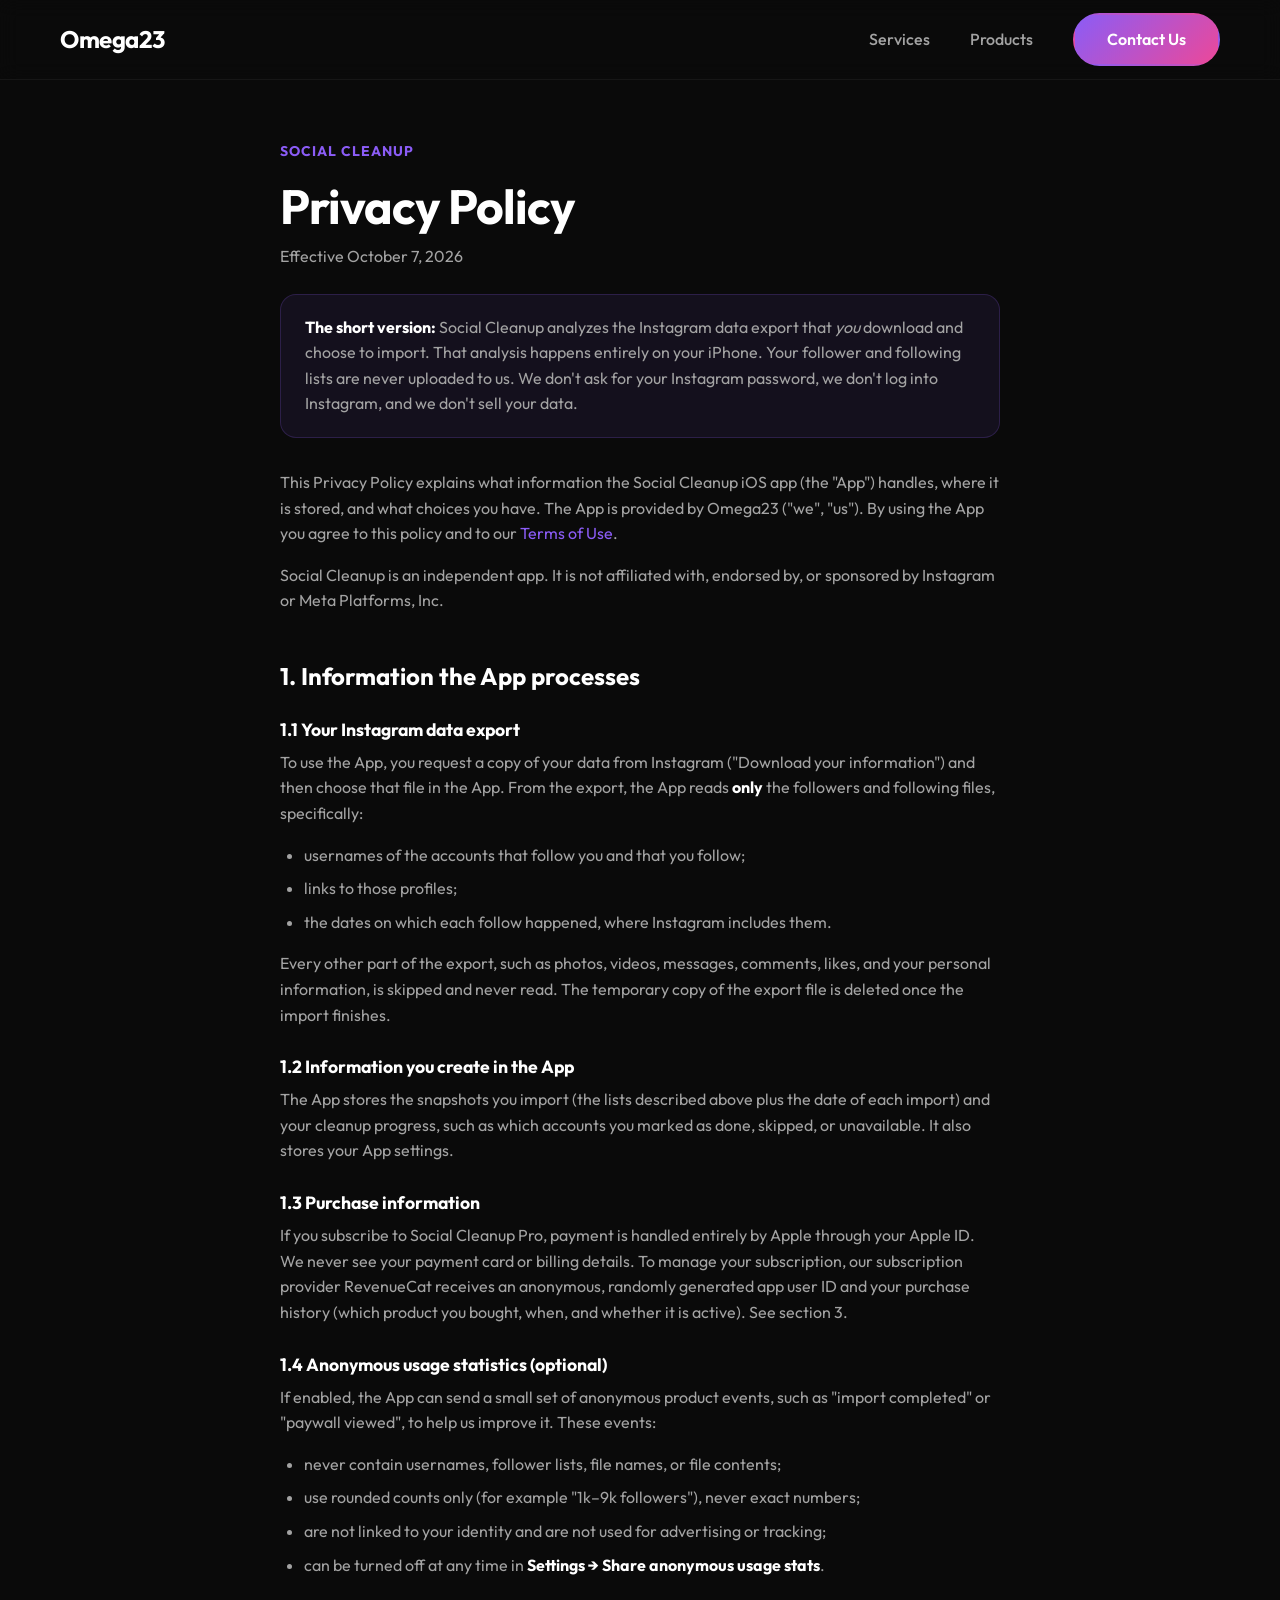
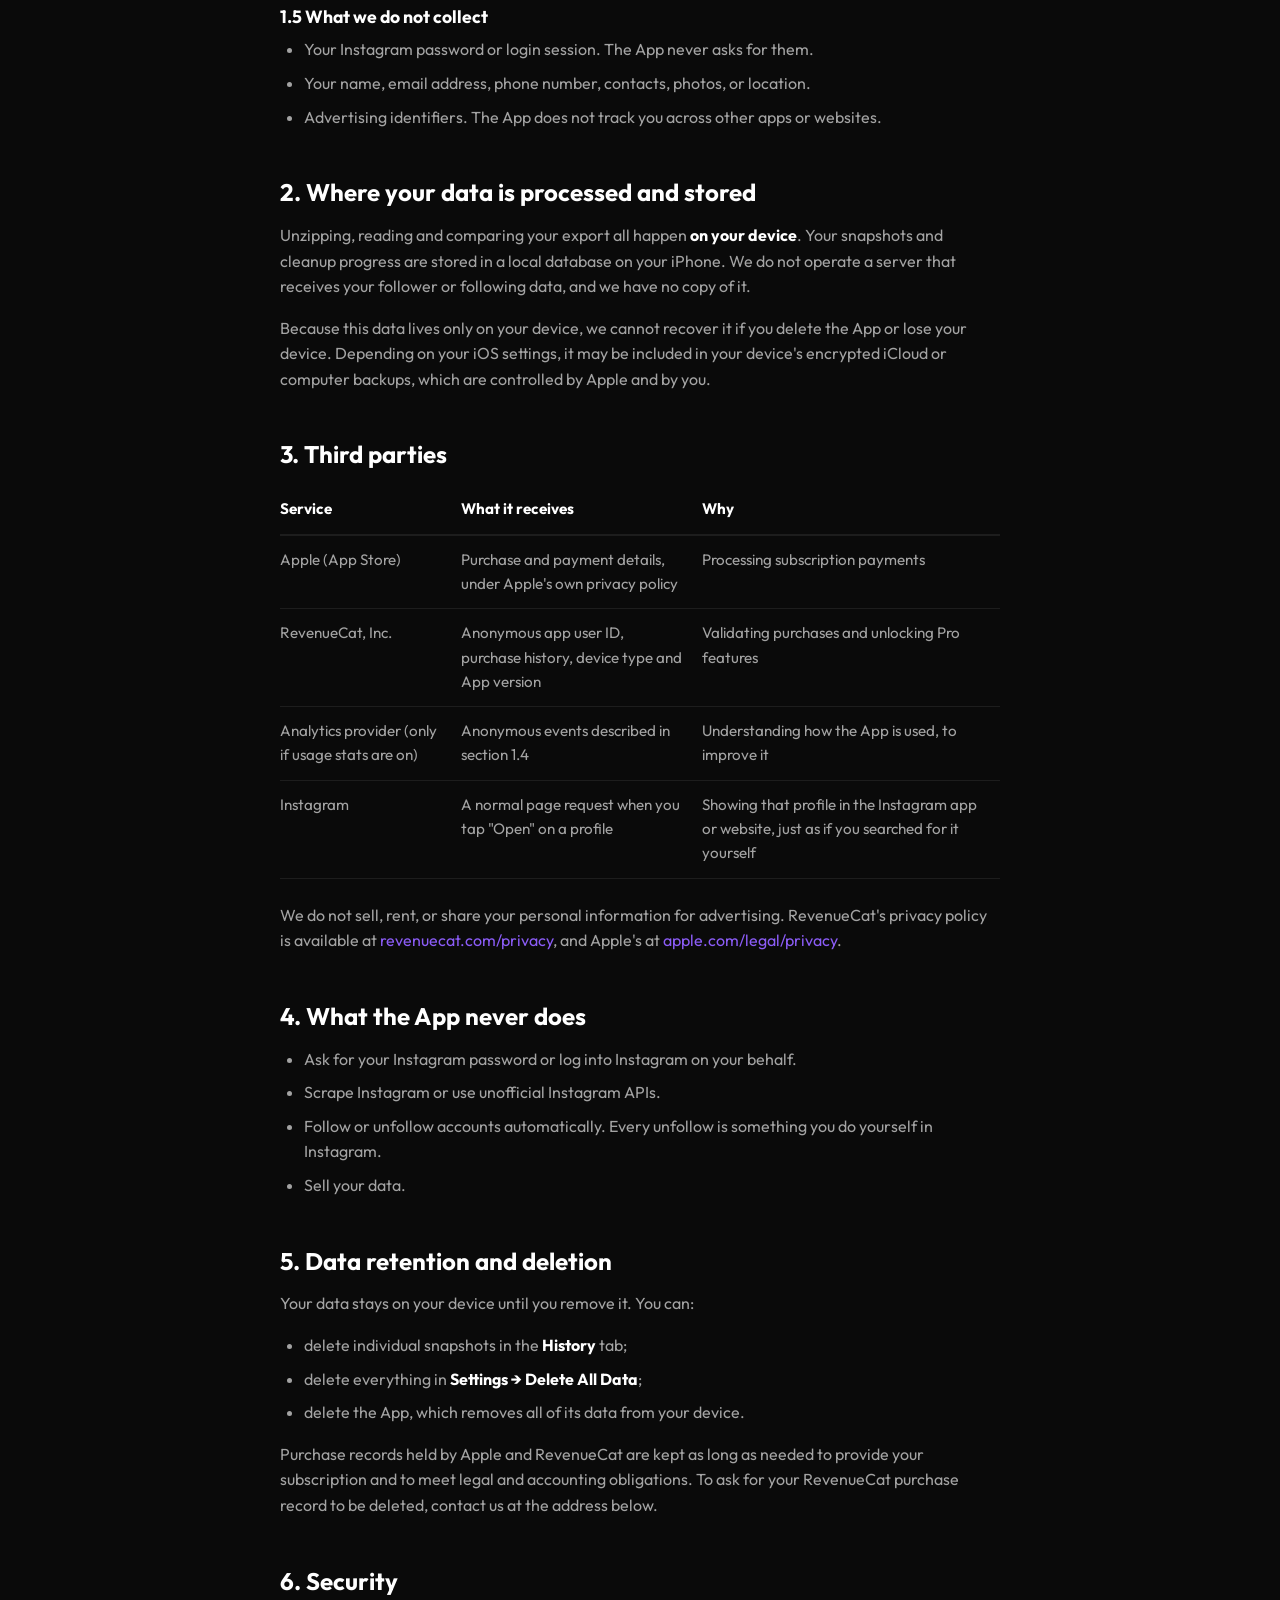
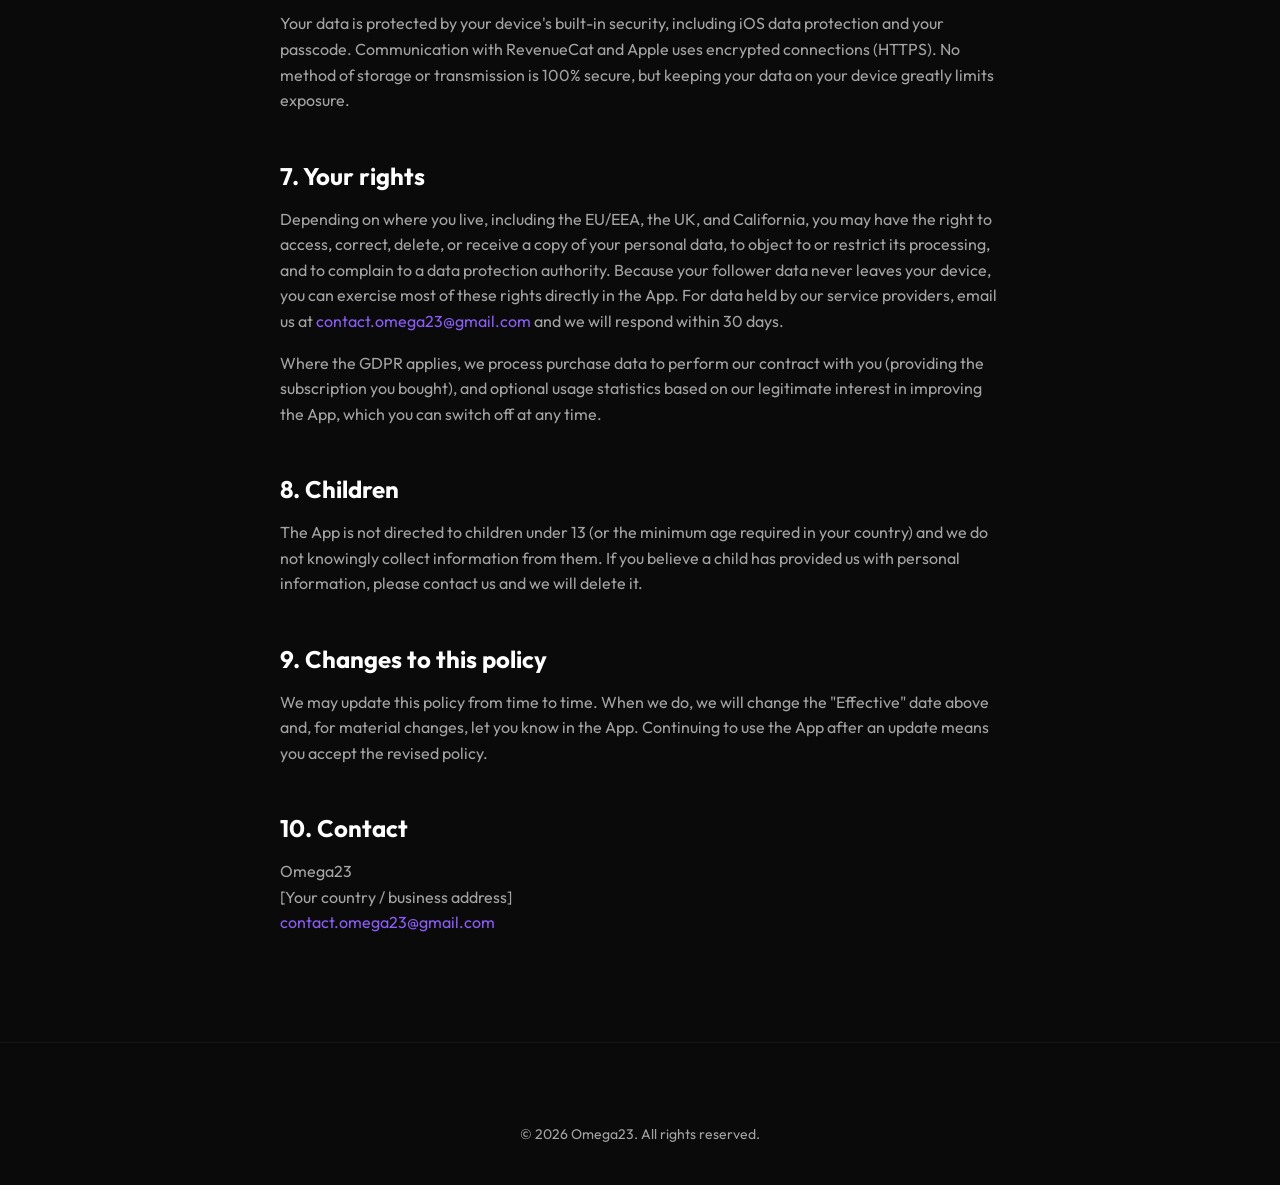
==== legal/socialclean/privacy/index.html @ 7dcf6c0c "legal" ====
<!DOCTYPE html>
<html lang="en">

<head>
    <meta charset="UTF-8">
    <meta name="viewport" content="width=device-width, initial-scale=1.0">
    <title>Privacy Policy | Social Cleanup | Omega23</title>
    <meta name="description" content="Privacy Policy for the Social Cleanup iOS app by Omega23.">
    <link rel="preconnect" href="https://fonts.googleapis.com">
    <link rel="preconnect" href="https://fonts.gstatic.com" crossorigin>
    <link href="https://fonts.googleapis.com/css2?family=Outfit:wght@300;400;600;700&display=swap" rel="stylesheet">
    <link rel="stylesheet" href="/style.css">
</head>

<body>
    <nav class="navbar">
        <div class="container nav-container">
            <a href="/" class="logo">Omega23</a>
            <ul class="nav-links">
                <li><a href="/#services">Services</a></li>
                <li><a href="/#products">Products</a></li>
                <li><a href="/#contact" class="btn-primary">Contact Us</a></li>
            </ul>
            <div class="hamburger">
                <span></span>
                <span></span>
                <span></span>
            </div>
        </div>
    </nav>

    <main class="legal">
        <p class="legal-eyebrow">Social Cleanup</p>
        <h1>Privacy Policy</h1>
        <p class="legal-meta">Effective October 7, 2026</p>

        <div class="legal-callout">
            <strong>The short version:</strong> Social Cleanup analyzes the Instagram data export that <em>you</em>
            download and choose to import. That analysis happens entirely on your iPhone. Your follower and following
            lists are never uploaded to us. We don&apos;t ask for your Instagram password, we don&apos;t log into
            Instagram, and we don&apos;t sell your data.
        </div>

        <p>
            This Privacy Policy explains what information the Social Cleanup iOS app (the &quot;App&quot;) handles, where
            it is stored, and what choices you have. The App is provided by Omega23 (&quot;we&quot;, &quot;us&quot;). By
            using the App you agree to this policy and to our <a href="/legal/socialclean/terms">Terms of Use</a>.
        </p>
        <p>
            Social Cleanup is an independent app. It is not affiliated with, endorsed by, or sponsored by Instagram or
            Meta Platforms, Inc.
        </p>

        <h2>1. Information the App processes</h2>

        <h3>1.1 Your Instagram data export</h3>
        <p>
            To use the App, you request a copy of your data from Instagram (&quot;Download your information&quot;) and
            then choose that file in the App. From the export, the App reads <strong>only</strong> the followers and
            following files, specifically:
        </p>
        <ul>
            <li>usernames of the accounts that follow you and that you follow;</li>
            <li>links to those profiles;</li>
            <li>the dates on which each follow happened, where Instagram includes them.</li>
        </ul>
        <p>
            Every other part of the export, such as photos, videos, messages, comments, likes, and your personal
            information, is skipped and never read. The temporary copy of the export file is deleted once the import
            finishes.
        </p>

        <h3>1.2 Information you create in the App</h3>
        <p>
            The App stores the snapshots you import (the lists described above plus the date of each import) and your
            cleanup progress, such as which accounts you marked as done, skipped, or unavailable. It also stores your App
            settings.
        </p>

        <h3>1.3 Purchase information</h3>
        <p>
            If you subscribe to Social Cleanup Pro, payment is handled entirely by Apple through your Apple ID. We never
            see your payment card or billing details. To manage your subscription, our subscription provider RevenueCat
            receives an anonymous, randomly generated app user ID and your purchase history (which product you bought,
            when, and whether it is active). See section 3.
        </p>

        <h3>1.4 Anonymous usage statistics (optional)</h3>
        <p>
            If enabled, the App can send a small set of anonymous product events, such as &quot;import completed&quot; or
            &quot;paywall viewed&quot;, to help us improve it. These events:
        </p>
        <ul>
            <li>never contain usernames, follower lists, file names, or file contents;</li>
            <li>use rounded counts only (for example &quot;1k–9k followers&quot;), never exact numbers;</li>
            <li>are not linked to your identity and are not used for advertising or tracking;</li>
            <li>can be turned off at any time in <strong>Settings → Share anonymous usage stats</strong>.</li>
        </ul>

        <h3>1.5 What we do not collect</h3>
        <ul>
            <li>Your Instagram password or login session. The App never asks for them.</li>
            <li>Your name, email address, phone number, contacts, photos, or location.</li>
            <li>Advertising identifiers. The App does not track you across other apps or websites.</li>
        </ul>

        <h2>2. Where your data is processed and stored</h2>
        <p>
            Unzipping, reading and comparing your export all happen <strong>on your device</strong>. Your snapshots and
            cleanup progress are stored in a local database on your iPhone. We do not operate a server that receives your
            follower or following data, and we have no copy of it.
        </p>
        <p>
            Because this data lives only on your device, we cannot recover it if you delete the App or lose your device.
            Depending on your iOS settings, it may be included in your device&apos;s encrypted iCloud or computer
            backups, which are controlled by Apple and by you.
        </p>

        <h2>3. Third parties</h2>
        <div class="legal-table-wrap">
            <table>
                <thead>
                    <tr>
                        <th>Service</th>
                        <th>What it receives</th>
                        <th>Why</th>
                    </tr>
                </thead>
                <tbody>
                    <tr>
                        <td>Apple (App Store)</td>
                        <td>Purchase and payment details, under Apple&apos;s own privacy policy</td>
                        <td>Processing subscription payments</td>
                    </tr>
                    <tr>
                        <td>RevenueCat, Inc.</td>
                        <td>Anonymous app user ID, purchase history, device type and App version</td>
                        <td>Validating purchases and unlocking Pro features</td>
                    </tr>
                    <tr>
                        <td>Analytics provider (only if usage stats are on)</td>
                        <td>Anonymous events described in section 1.4</td>
                        <td>Understanding how the App is used, to improve it</td>
                    </tr>
                    <tr>
                        <td>Instagram</td>
                        <td>A normal page request when you tap &quot;Open&quot; on a profile</td>
                        <td>Showing that profile in the Instagram app or website, just as if you searched for it
                            yourself</td>
                    </tr>
                </tbody>
            </table>
        </div>
        <p>
            We do not sell, rent, or share your personal information for advertising. RevenueCat&apos;s privacy policy
            is available at <a href="https://www.revenuecat.com/privacy">revenuecat.com/privacy</a>, and Apple&apos;s
            at <a href="https://www.apple.com/legal/privacy/">apple.com/legal/privacy</a>.
        </p>

        <h2>4. What the App never does</h2>
        <ul>
            <li>Ask for your Instagram password or log into Instagram on your behalf.</li>
            <li>Scrape Instagram or use unofficial Instagram APIs.</li>
            <li>Follow or unfollow accounts automatically. Every unfollow is something you do yourself in Instagram.</li>
            <li>Sell your data.</li>
        </ul>

        <h2>5. Data retention and deletion</h2>
        <p>Your data stays on your device until you remove it. You can:</p>
        <ul>
            <li>delete individual snapshots in the <strong>History</strong> tab;</li>
            <li>delete everything in <strong>Settings → Delete All Data</strong>;</li>
            <li>delete the App, which removes all of its data from your device.</li>
        </ul>
        <p>
            Purchase records held by Apple and RevenueCat are kept as long as needed to provide your subscription and to
            meet legal and accounting obligations. To ask for your RevenueCat purchase record to be deleted, contact us
            at the address below.
        </p>

        <h2>6. Security</h2>
        <p>
            Your data is protected by your device&apos;s built-in security, including iOS data protection and your
            passcode. Communication with RevenueCat and Apple uses encrypted connections (HTTPS). No method of storage or
            transmission is 100% secure, but keeping your data on your device greatly limits exposure.
        </p>

        <h2>7. Your rights</h2>
        <p>
            Depending on where you live, including the EU/EEA, the UK, and California, you may have the right to access,
            correct, delete, or receive a copy of your personal data, to object to or restrict its processing, and to
            complain to a data protection authority. Because your follower data never leaves your device, you can
            exercise most of these rights directly in the App. For data held by our service providers, email us at
            <a href="mailto:contact.omega23@gmail.com">contact.omega23@gmail.com</a> and we will respond within 30 days.
        </p>
        <p>
            Where the GDPR applies, we process purchase data to perform our contract with you (providing the subscription
            you bought), and optional usage statistics based on our legitimate interest in improving the App, which you
            can switch off at any time.
        </p>

        <h2>8. Children</h2>
        <p>
            The App is not directed to children under 13 (or the minimum age required in your country) and we do not
            knowingly collect information from them. If you believe a child has provided us with personal information,
            please contact us and we will delete it.
        </p>

        <h2>9. Changes to this policy</h2>
        <p>
            We may update this policy from time to time. When we do, we will change the &quot;Effective&quot; date above
            and, for material changes, let you know in the App. Continuing to use the App after an update means you
            accept the revised policy.
        </p>

        <h2>10. Contact</h2>
        <p>
            Omega23
            <br>
            [Your country / business address]
            <br>
            <a href="mailto:contact.omega23@gmail.com">contact.omega23@gmail.com</a>
        </p>
    </main>

    <footer class="footer">
        <div class="footer-bottom">
            <p>&copy; <span id="year">2026</span> Omega23. All rights reserved.</p>
        </div>
    </footer>

    <script src="/script.js"></script>
</body>

</html>
---- style.css ----
:root {
    --bg-color: #0a0a0a;
    --card-bg: #171717;
    --text-primary: #ffffff;
    --text-secondary: #a3a3a3;
    --accent-primary: #8b5cf6;
    /* Violet */
    --accent-secondary: #ec4899;
    /* Pink */
    --gradient-main: linear-gradient(135deg, var(--accent-primary), var(--accent-secondary));
    --nav-height: 80px;
    --border-radius: 16px;
    --transition: all 0.3s ease;
}

* {
    margin: 0;
    padding: 0;
    box-sizing: border-box;
}

html {
    scroll-behavior: smooth;
}

body {
    font-family: 'Outfit', sans-serif;
    background-color: var(--bg-color);
    color: var(--text-primary);
    line-height: 1.6;
    overflow-x: hidden;
}

/* Typography */
h1,
h2,
h3 {
    font-weight: 700;
    line-height: 1.2;
}

a {
    text-decoration: none;
    color: inherit;
}

ul {
    list-style: none;
}

/* Utility Classes */
.container {
    max-width: 1200px;
    margin: 0 auto;
    padding: 0 20px;
}

.gradient-text {
    background: var(--gradient-main);
    -webkit-background-clip: text;
    -webkit-text-fill-color: transparent;
    background-clip: text;
}

.btn-primary {
    background: var(--gradient-main);
    color: white;
    padding: 12px 32px;
    border-radius: 50px;
    font-weight: 600;
    transition: var(--transition);
    display: inline-block;
    border: 2px solid transparent;
}

.btn-primary:hover {
    transform: translateY(-2px);
    box-shadow: 0 10px 20px rgba(139, 92, 246, 0.3);
}

.btn-secondary {
    background: transparent;
    color: white;
    padding: 12px 32px;
    border-radius: 50px;
    font-weight: 600;
    border: 2px solid rgba(255, 255, 255, 0.2);
    transition: var(--transition);
    display: inline-block;
}

.btn-secondary:hover {
    border-color: white;
    background: rgba(255, 255, 255, 0.05);
}

/* Navbar */
.navbar {
    height: var(--nav-height);
    position: fixed;
    top: 0;
    left: 0;
    width: 100%;
    z-index: 1000;
    background: rgba(10, 10, 10, 0.8);
    backdrop-filter: blur(10px);
    border-bottom: 1px solid rgba(255, 255, 255, 0.05);
}

.nav-container {
    height: 100%;
    display: flex;
    justify-content: space-between;
    align-items: center;
}

.logo {
    font-size: 1.5rem;
    font-weight: 700;
    letter-spacing: -0.5px;
}

.nav-links {
    display: flex;
    gap: 40px;
    align-items: center;
}

.nav-links a:not(.btn-primary) {
    color: var(--text-secondary);
    transition: var(--transition);
    font-weight: 500;
}

.nav-links a:not(.btn-primary):hover {
    color: white;
}

.hamburger {
    display: none;
    cursor: pointer;
}

.hamburger span {
    display: block;
    width: 25px;
    height: 3px;
    background-color: white;
    margin: 5px 0;
    transition: var(--transition);
}

/* Hero Section */
.hero {
    height: 100vh;
    display: flex;
    align-items: center;
    position: relative;
    padding-top: var(--nav-height);
    overflow: hidden;
}

.hero-content {
    position: relative;
    z-index: 2;
    max-width: 800px;
}

.hero-title {
    font-size: 4rem;
    margin-bottom: 20px;
    letter-spacing: -1px;
}

.hero-subtitle {
    font-size: 1.25rem;
    color: var(--text-secondary);
    margin-bottom: 40px;
    max-width: 600px;
}

.hero-buttons {
    display: flex;
    gap: 20px;
}

.hero-background {
    position: absolute;
    top: 50%;
    right: -10%;
    width: 600px;
    height: 600px;
    background: var(--gradient-main);
    filter: blur(150px);
    opacity: 0.2;
    border-radius: 50%;
    z-index: 1;
    animation: float 10s infinite ease-in-out;
}

@keyframes float {

    0%,
    100% {
        transform: translate(0, 0);
    }

    50% {
        transform: translate(-30px, 30px);
    }
}

/* Sections */
.section {
    padding: 100px 0;
}

.section-title {
    font-size: 2.5rem;
    margin-bottom: 60px;
    text-align: center;
}

/* Services Grid */
.grid-3 {
    display: grid;
    grid-template-columns: repeat(auto-fit, minmax(300px, 1fr));
    gap: 30px;
}

.card {
    background: var(--card-bg);
    border: 1px solid rgba(255, 255, 255, 0.05);
    border-radius: var(--border-radius);
    padding: 40px;
    transition: var(--transition);
}

.card:hover {
    transform: translateY(-5px);
    border-color: rgba(139, 92, 246, 0.3);
    box-shadow: 0 20px 40px rgba(0, 0, 0, 0.2);
}

.service-card .icon-box {
    font-size: 3rem;
    margin-bottom: 20px;
}

.service-card h3 {
    margin-bottom: 15px;
    font-size: 1.5rem;
}

.service-card p {
    color: var(--text-secondary);
}

/* Products Grid */
.grid-2 {
    display: grid;
    grid-template-columns: repeat(auto-fit, minmax(400px, 1fr));
    gap: 40px;
}

.product-card {
    position: relative;
    overflow: hidden;
}

.badge {
    background: rgba(139, 92, 246, 0.1);
    color: var(--accent-primary);
    padding: 6px 12px;
    border-radius: 20px;
    font-size: 0.875rem;
    font-weight: 600;
    display: inline-block;
    margin-bottom: 20px;
}

.product-card h3 {
    font-size: 2rem;
    margin-bottom: 15px;
}

.product-card p {
    color: var(--text-secondary);
    margin-bottom: 30px;
}

.feature-list {
    margin-bottom: 30px;
}

.feature-list li {
    margin-bottom: 10px;
    color: var(--text-secondary);
    display: flex;
    align-items: center;
    gap: 10px;
}

.btn-text {
    color: var(--accent-primary);
    font-weight: 600;
    display: inline-flex;
    align-items: center;
    gap: 5px;
    transition: var(--transition);
}

.btn-text:hover {
    gap: 10px;
    color: white;
}

/* Footer */
.footer {
    border-top: 1px solid rgba(255, 255, 255, 0.05);
    padding: 80px 0 40px;
    margin-top: 50px;
}

.footer-content {
    display: flex;
    justify-content: space-between;
    align-items: center;
    margin-bottom: 60px;
}

.footer-brand h2 {
    font-size: 2rem;
    margin-bottom: 10px;
}

.footer-brand p {
    color: var(--text-secondary);
}

.footer-links {
    display: flex;
    gap: 30px;
}

.footer-links a {
    color: var(--text-secondary);
    transition: var(--transition);
}

.footer-links a:hover {
    color: white;
}

.footer-bottom {
    text-align: center;
    color: var(--text-secondary);
    font-size: 0.875rem;
}

/* Responsive Design */
@media (max-width: 768px) {
    .hero-title {
        font-size: 3rem;
    }

    .hamburger {
        display: block;
        z-index: 1001;
    }

    .nav-links {
        position: fixed;
        top: 0;
        right: -100%;
        height: 100vh;
        width: 70%;
        background: var(--card-bg);
        flex-direction: column;
        justify-content: center;
        transition: var(--transition);
        box-shadow: -10px 0 30px rgba(0, 0, 0, 0.5);
    }

    .nav-links.active {
        right: 0;
    }

    .grid-2 {
        grid-template-columns: 1fr;
    }

    .footer-content {
        flex-direction: column;
        gap: 40px;
        text-align: center;
    }
}

/* Legal Pages */
.legal {
    max-width: 760px;
    margin: 0 auto;
    padding: calc(var(--nav-height) + 60px) 20px 40px;
    color: var(--text-secondary);
}

.legal-eyebrow {
    font-size: 0.875rem;
    font-weight: 700;
    letter-spacing: 1px;
    text-transform: uppercase;
    color: var(--accent-primary);
}

.legal h1 {
    font-size: 3rem;
    color: var(--text-primary);
    letter-spacing: -1px;
    margin: 8px 0;
}

.legal-meta {
    margin-bottom: 40px;
}

.legal h2 {
    font-size: 1.5rem;
    color: var(--text-primary);
    margin: 48px 0 16px;
}

.legal h3 {
    font-size: 1.1rem;
    color: var(--text-primary);
    margin: 28px 0 10px;
}

.legal p {
    margin-bottom: 16px;
}

.legal strong {
    color: var(--text-primary);
}

.legal ul {
    list-style: disc;
    padding-left: 24px;
    margin-bottom: 16px;
}

.legal li {
    margin-bottom: 8px;
}

.legal a {
    color: var(--accent-primary);
    transition: var(--transition);
}

.legal a:hover {
    color: var(--accent-secondary);
}

.legal-callout {
    background: rgba(139, 92, 246, 0.08);
    border: 1px solid rgba(139, 92, 246, 0.2);
    border-radius: var(--border-radius);
    padding: 20px 24px;
    margin: 24px 0 32px;
}

.legal-caps {
    text-transform: uppercase;
    font-size: 0.875rem;
}

.legal-table-wrap {
    overflow-x: auto;
    margin: 16px 0 24px;
}

.legal table {
    width: 100%;
    border-collapse: collapse;
    font-size: 0.95rem;
}

.legal th,
.legal td {
    text-align: left;
    vertical-align: top;
    padding: 12px 16px 12px 0;
    border-bottom: 1px solid rgba(255, 255, 255, 0.08);
}

.legal th {
    color: var(--text-primary);
    border-bottom-width: 2px;
}

@media (max-width: 768px) {
    .legal h1 {
        font-size: 2.25rem;
    }
}

.coming-soon {
    color: var(--accent-secondary);
    font-weight: 600;
    font-size: 0.9rem;
    letter-spacing: 1px;
    text-transform: uppercase;
    display: inline-block;
    margin-top: 10px;
}
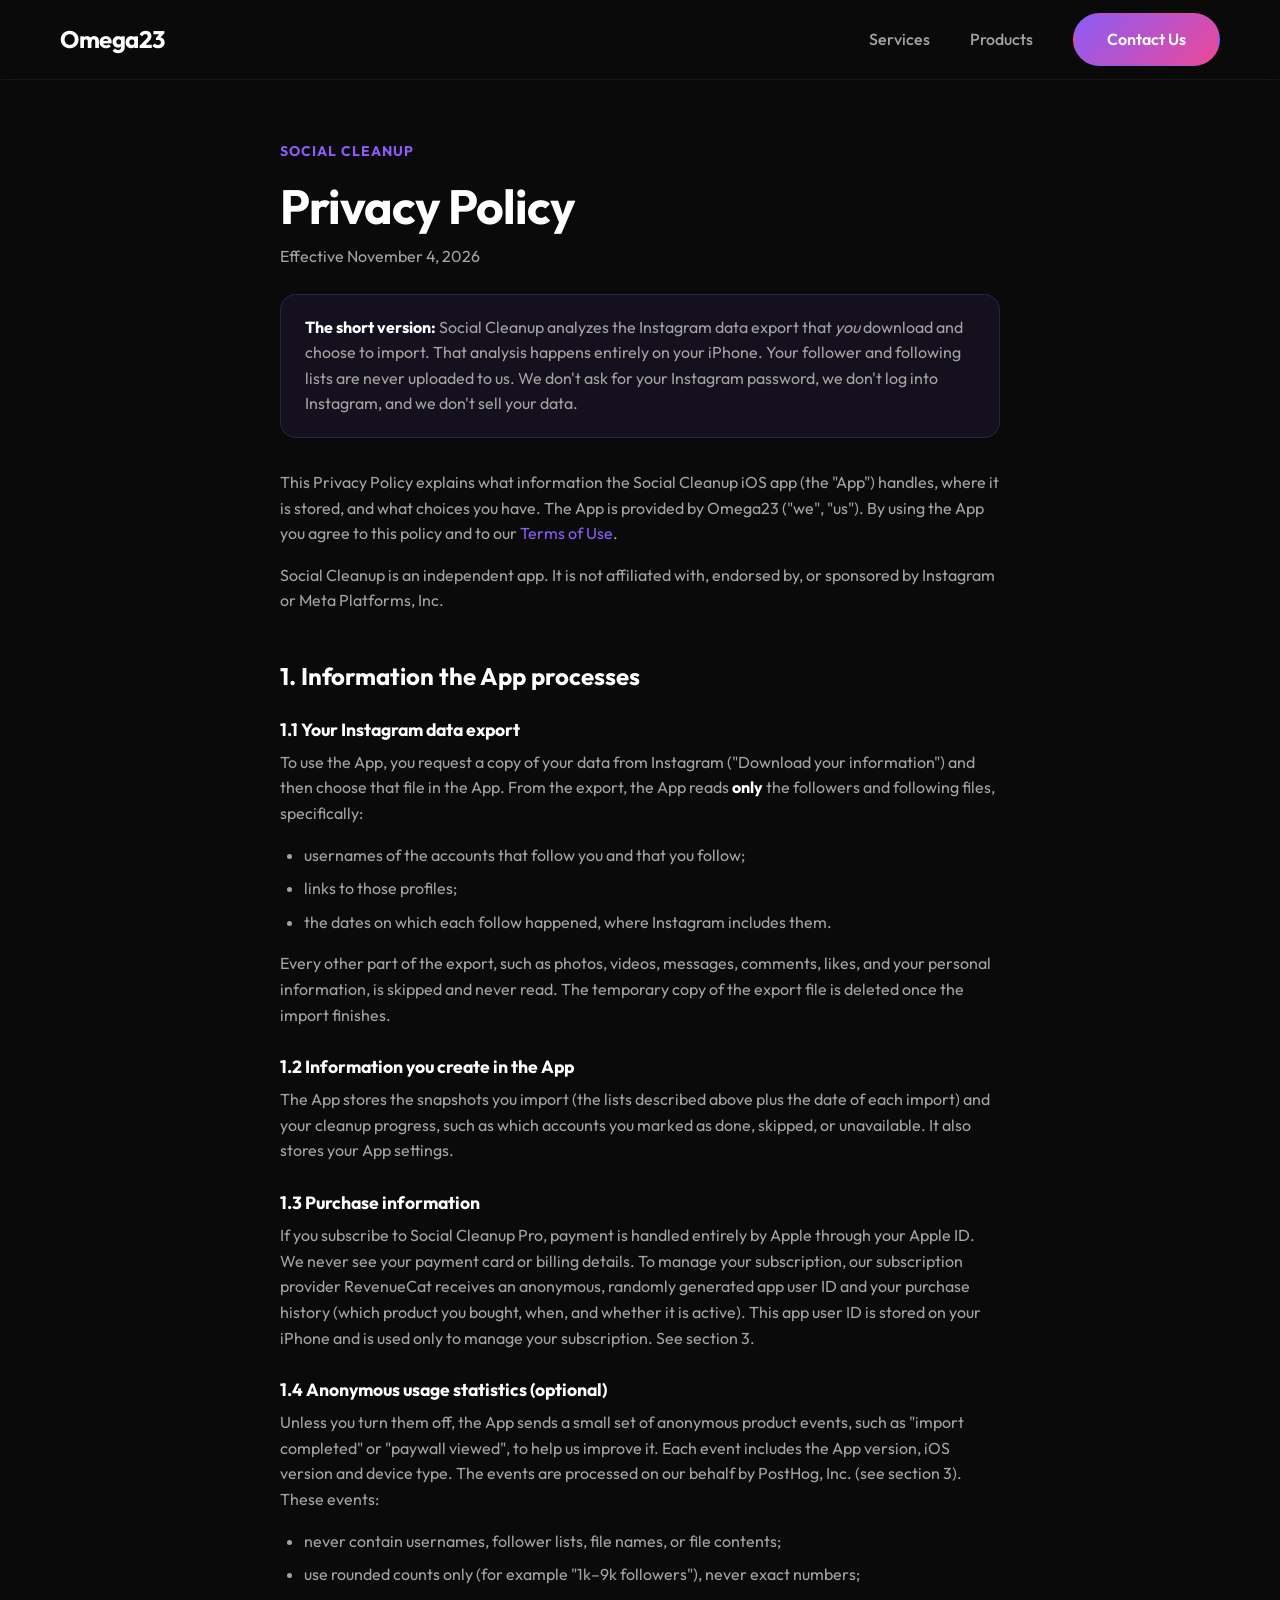
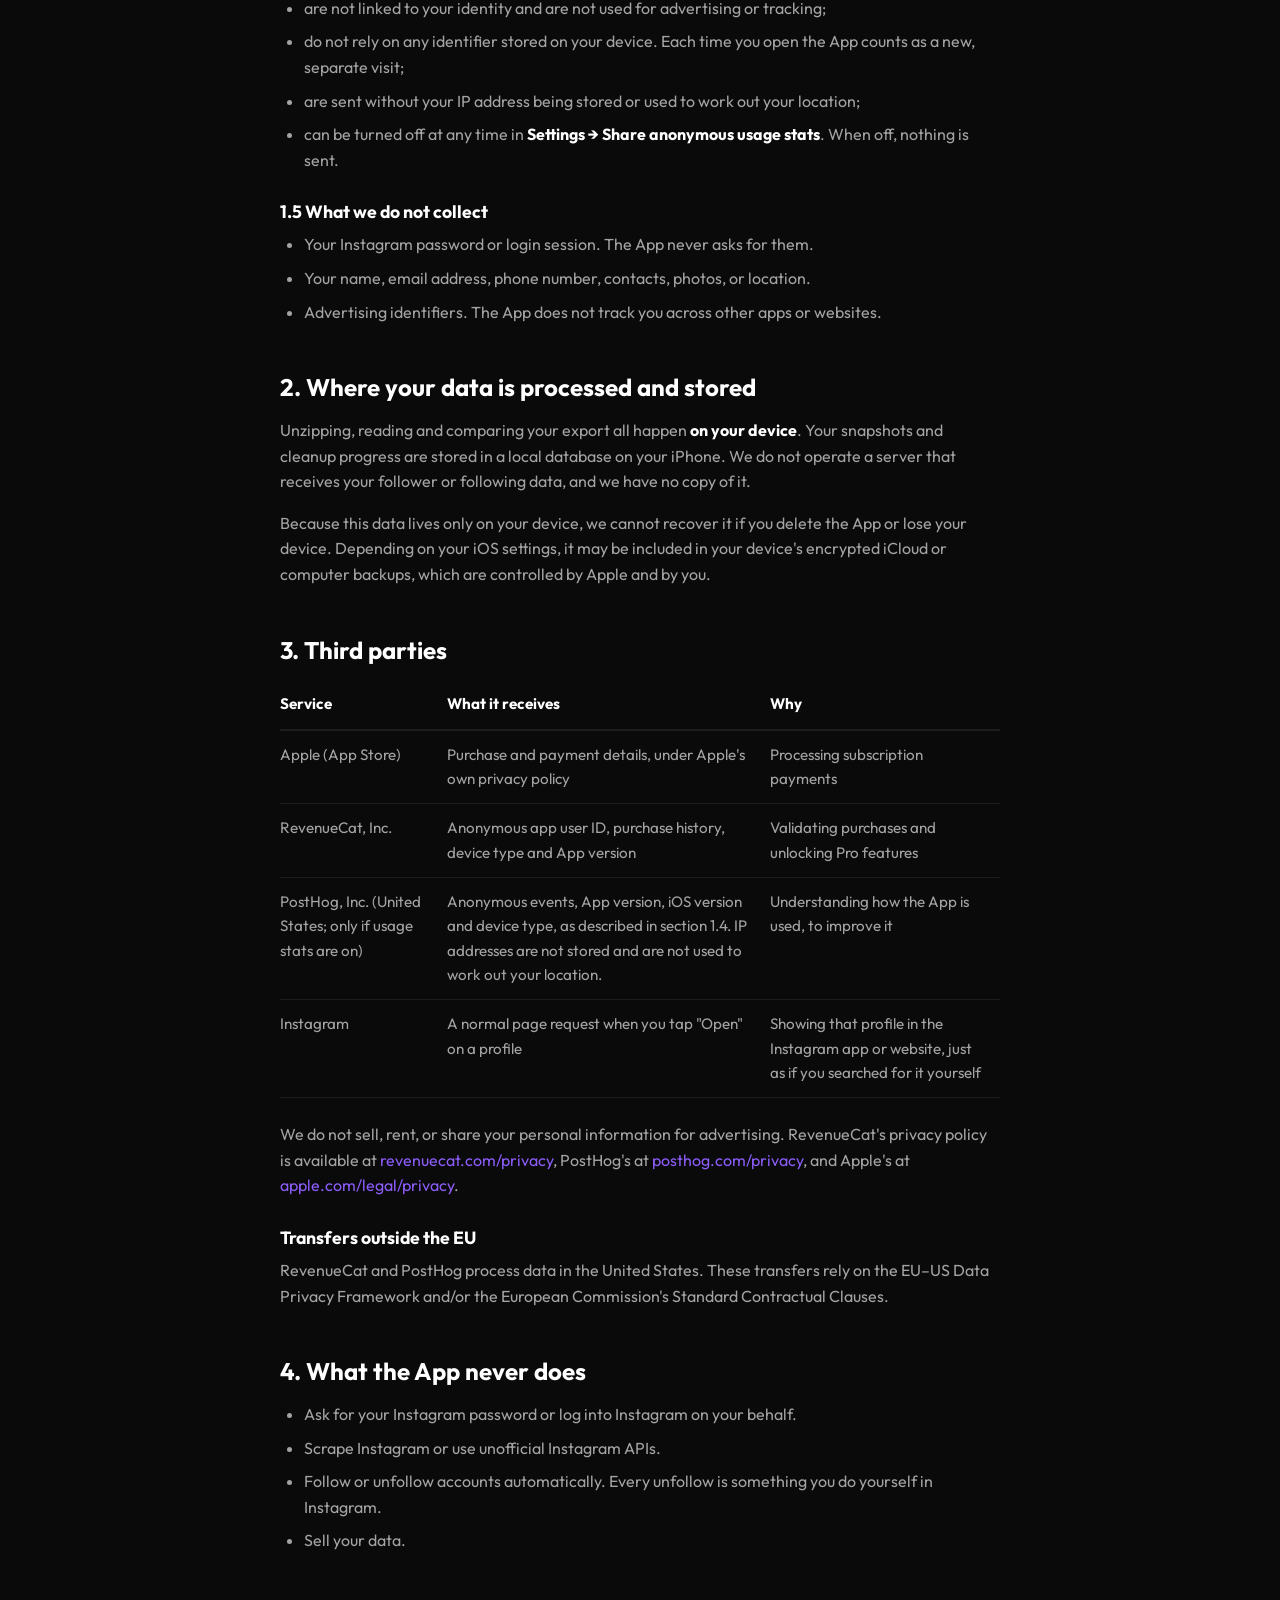
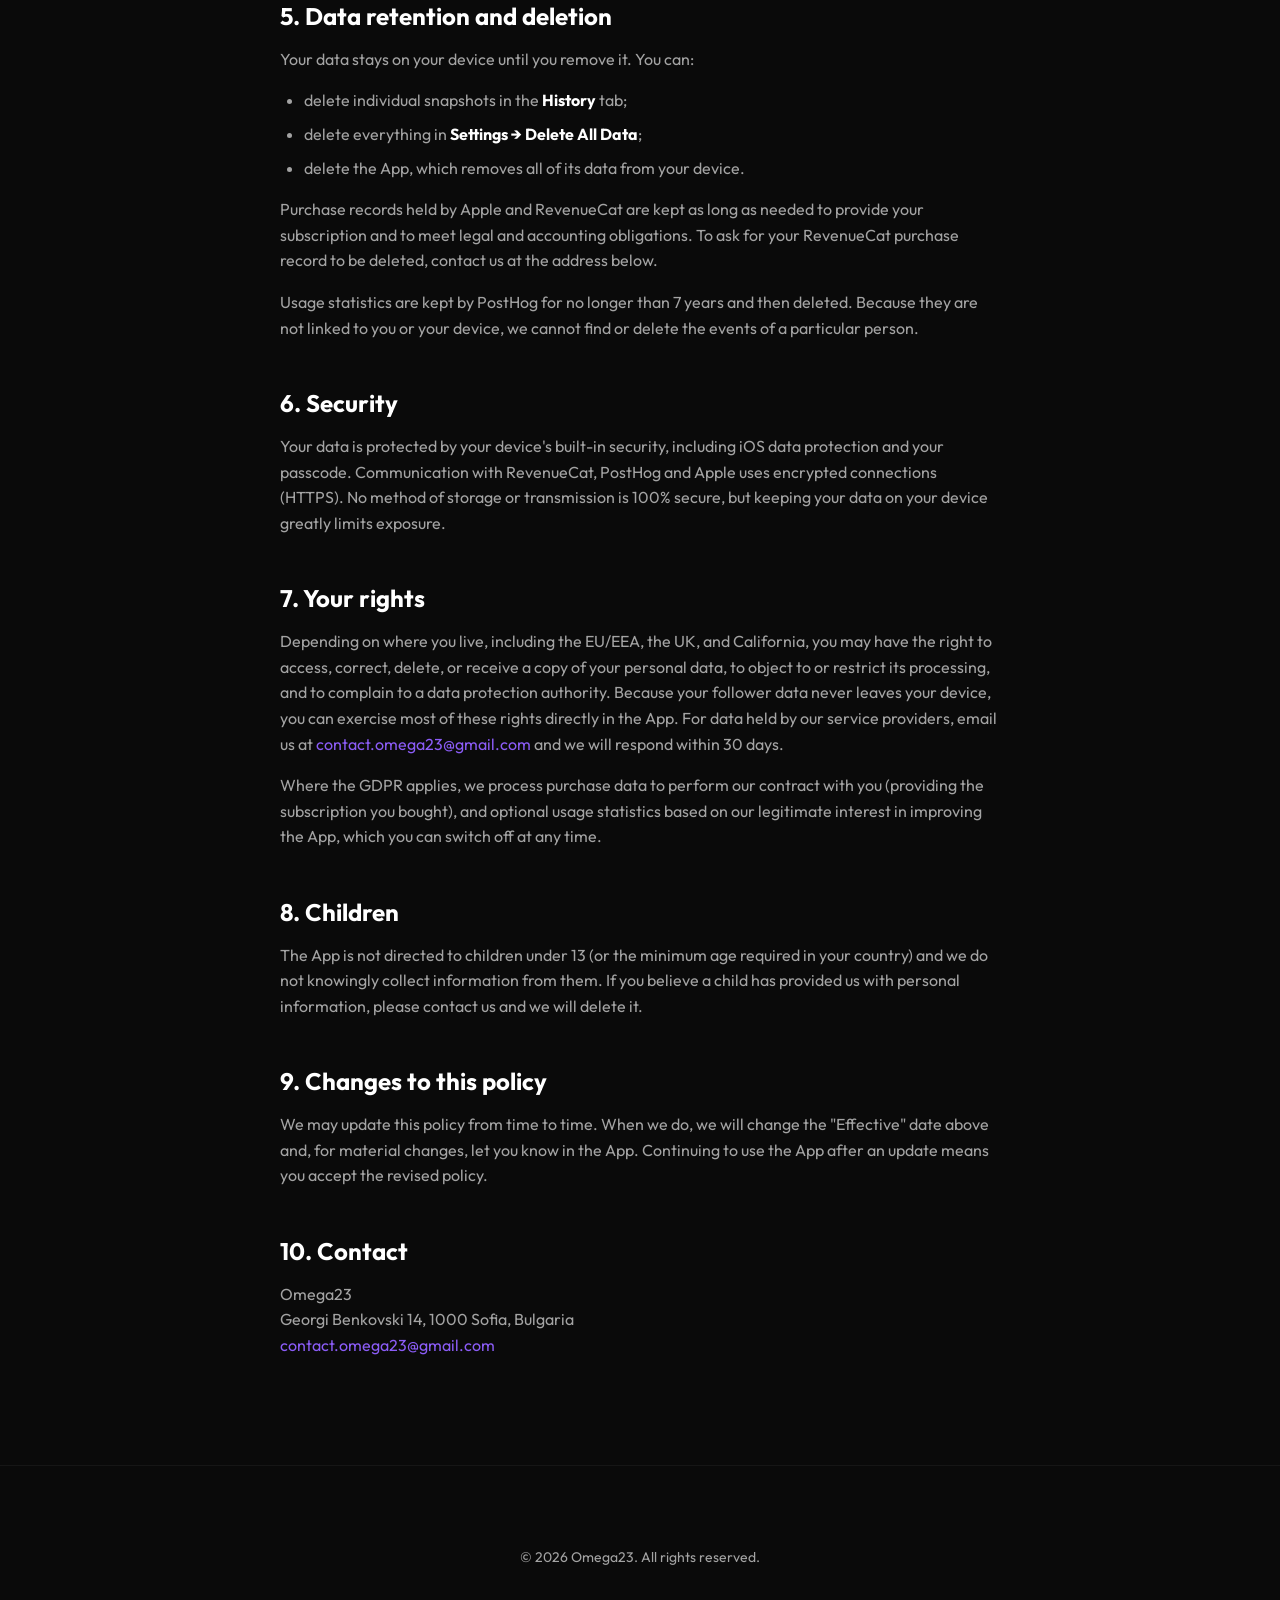
==== commit 46253fab: "Update Social Cleanup privacy policy for PostHog analytics Name PostHog as the analytics processor, " ====
--- a/legal/socialclean/privacy/index.html
+++ b/legal/socialclean/privacy/index.html
@@ -9,7 +9,7 @@
     <link rel="preconnect" href="https://fonts.googleapis.com">
     <link rel="preconnect" href="https://fonts.gstatic.com" crossorigin>
     <link href="https://fonts.googleapis.com/css2?family=Outfit:wght@300;400;600;700&display=swap" rel="stylesheet">
-    <link rel="stylesheet" href="/style.css">
+    <link rel="stylesheet" href="/style.css?v=3">
 </head>
 
 <body>
@@ -32,7 +32,7 @@
     <main class="legal">
         <p class="legal-eyebrow">Social Cleanup</p>
         <h1>Privacy Policy</h1>
-        <p class="legal-meta">Effective October 7, 2026</p>
+        <p class="legal-meta">Effective November 4, 2026</p>
 
         <div class="legal-callout">
             <strong>The short version:</strong> Social Cleanup analyzes the Instagram data export that <em>you</em>
@@ -82,19 +82,26 @@
             If you subscribe to Social Cleanup Pro, payment is handled entirely by Apple through your Apple ID. We never
             see your payment card or billing details. To manage your subscription, our subscription provider RevenueCat
             receives an anonymous, randomly generated app user ID and your purchase history (which product you bought,
-            when, and whether it is active). See section 3.
+            when, and whether it is active). This app user ID is stored on your iPhone and is used only to manage your
+            subscription. See section 3.
         </p>
 
         <h3>1.4 Anonymous usage statistics (optional)</h3>
         <p>
-            If enabled, the App can send a small set of anonymous product events, such as &quot;import completed&quot; or
-            &quot;paywall viewed&quot;, to help us improve it. These events:
+            Unless you turn them off, the App sends a small set of anonymous product events, such as &quot;import
+            completed&quot; or &quot;paywall viewed&quot;, to help us improve it. Each event includes the App version, iOS
+            version and device type. The events are processed on our behalf by PostHog, Inc. (see section 3). These
+            events:
         </p>
         <ul>
             <li>never contain usernames, follower lists, file names, or file contents;</li>
             <li>use rounded counts only (for example &quot;1k–9k followers&quot;), never exact numbers;</li>
             <li>are not linked to your identity and are not used for advertising or tracking;</li>
-            <li>can be turned off at any time in <strong>Settings → Share anonymous usage stats</strong>.</li>
+            <li>do not rely on any identifier stored on your device. Each time you open the App counts as a new, separate
+                visit;</li>
+            <li>are sent without your IP address being stored or used to work out your location;</li>
+            <li>can be turned off at any time in <strong>Settings → Share anonymous usage stats</strong>. When off,
+                nothing is sent.</li>
         </ul>
 
         <h3>1.5 What we do not collect</h3>
@@ -138,8 +145,9 @@
                         <td>Validating purchases and unlocking Pro features</td>
                     </tr>
                     <tr>
-                        <td>Analytics provider (only if usage stats are on)</td>
-                        <td>Anonymous events described in section 1.4</td>
+                        <td>PostHog, Inc. (United States; only if usage stats are on)</td>
+                        <td>Anonymous events, App version, iOS version and device type, as described in section 1.4.
+                            IP addresses are not stored and are not used to work out your location.</td>
                         <td>Understanding how the App is used, to improve it</td>
                     </tr>
                     <tr>
@@ -153,8 +161,15 @@
         </div>
         <p>
             We do not sell, rent, or share your personal information for advertising. RevenueCat&apos;s privacy policy
-            is available at <a href="https://www.revenuecat.com/privacy">revenuecat.com/privacy</a>, and Apple&apos;s
-            at <a href="https://www.apple.com/legal/privacy/">apple.com/legal/privacy</a>.
+            is available at <a href="https://www.revenuecat.com/privacy">revenuecat.com/privacy</a>, PostHog&apos;s at
+            <a href="https://posthog.com/privacy">posthog.com/privacy</a>, and Apple&apos;s at
+            <a href="https://www.apple.com/legal/privacy/">apple.com/legal/privacy</a>.
+        </p>
+
+        <h3>Transfers outside the EU</h3>
+        <p>
+            RevenueCat and PostHog process data in the United States. These transfers rely on the EU–US Data Privacy
+            Framework and/or the European Commission&apos;s Standard Contractual Clauses.
         </p>
 
         <h2>4. What the App never does</h2>
@@ -177,11 +192,15 @@
             meet legal and accounting obligations. To ask for your RevenueCat purchase record to be deleted, contact us
             at the address below.
         </p>
+        <p>
+            Usage statistics are kept by PostHog for no longer than 7 years and then deleted. Because they are not
+            linked to you or your device, we cannot find or delete the events of a particular person.
+        </p>
 
         <h2>6. Security</h2>
         <p>
             Your data is protected by your device&apos;s built-in security, including iOS data protection and your
-            passcode. Communication with RevenueCat and Apple uses encrypted connections (HTTPS). No method of storage or
+            passcode. Communication with RevenueCat, PostHog and Apple uses encrypted connections (HTTPS). No method of storage or
             transmission is 100% secure, but keeping your data on your device greatly limits exposure.
         </p>
 
@@ -217,7 +236,7 @@
         <p>
             Omega23
             <br>
-            [Your country / business address]
+            Georgi Benkovski 14, 1000 Sofia, Bulgaria
             <br>
             <a href="mailto:contact.omega23@gmail.com">contact.omega23@gmail.com</a>
         </p>
--- a/style.css
+++ b/style.css
@@ -471,6 +471,15 @@
     margin: 24px 0 32px;
 }
 
+.legal-callout p {
+    margin: 8px 0 20px;
+}
+
+.legal .btn-primary,
+.legal .btn-primary:hover {
+    color: white;
+}
+
 .legal-caps {
     text-transform: uppercase;
     font-size: 0.875rem;
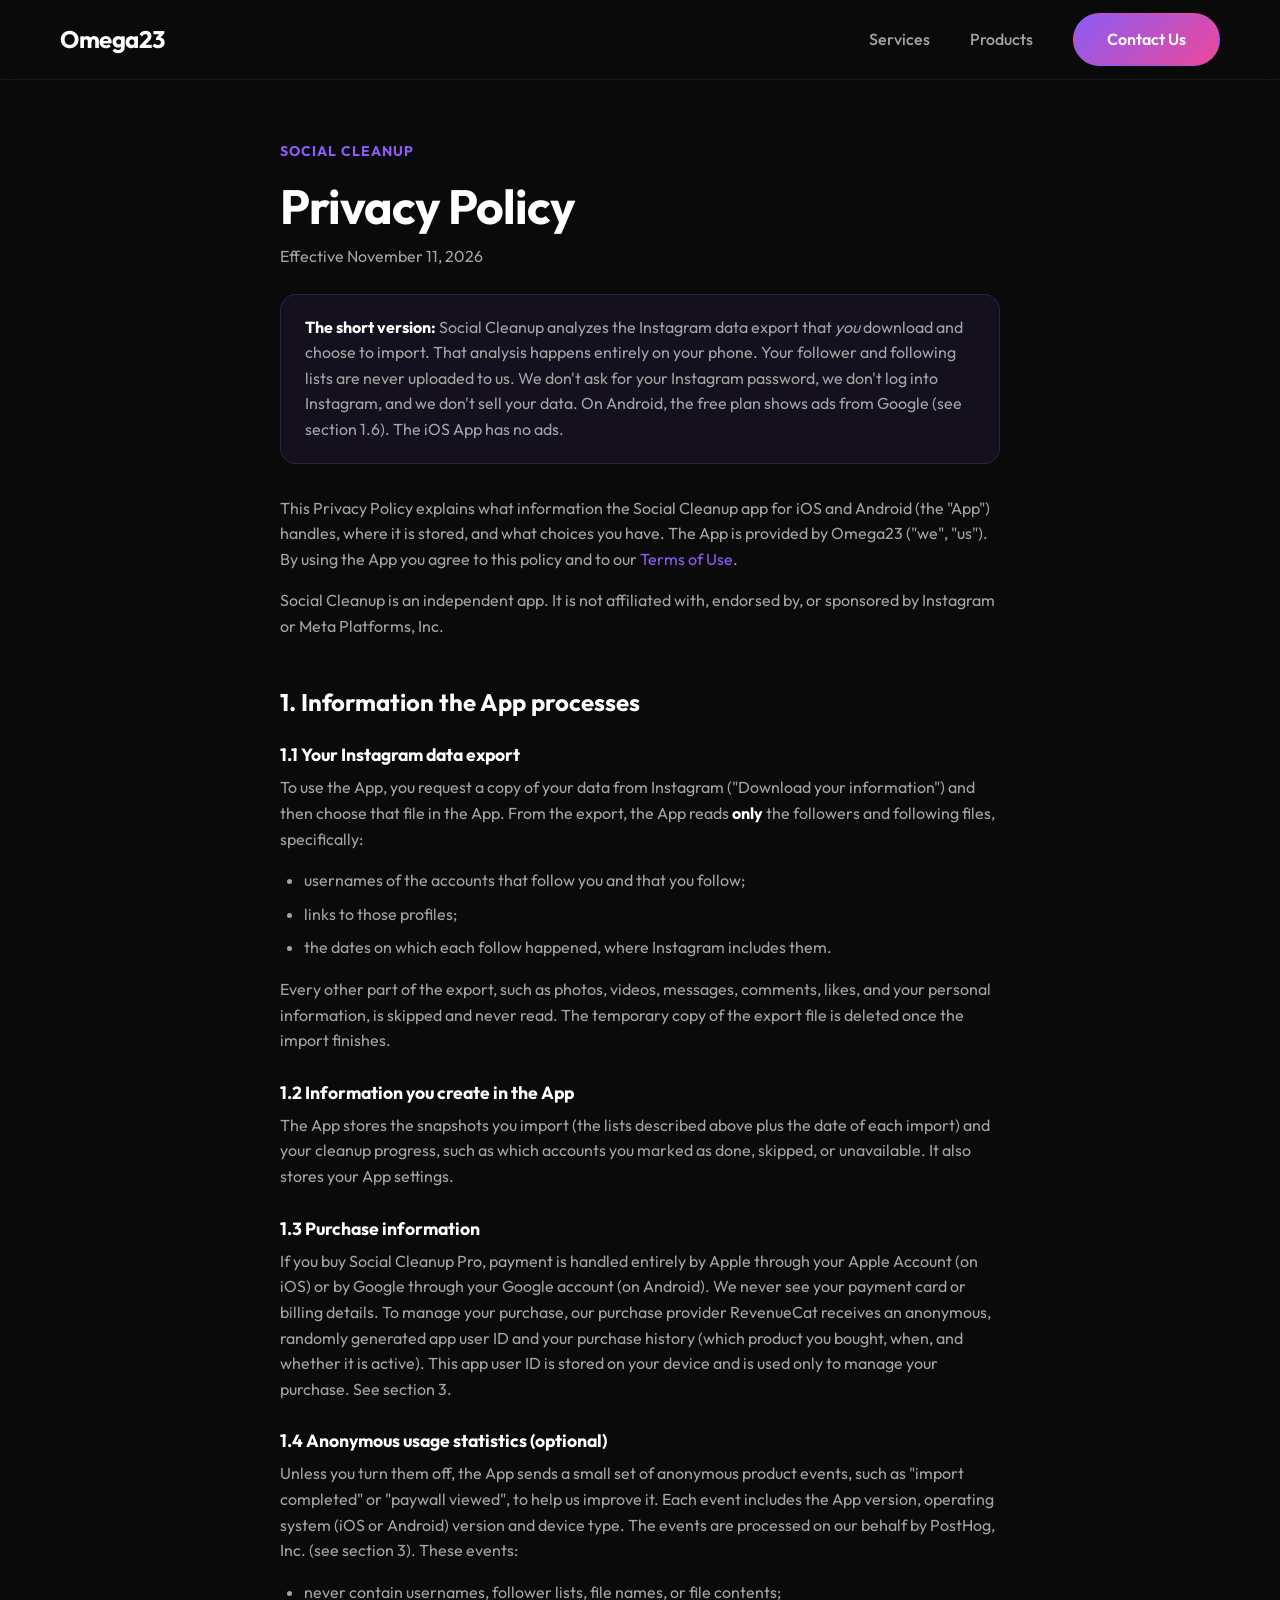
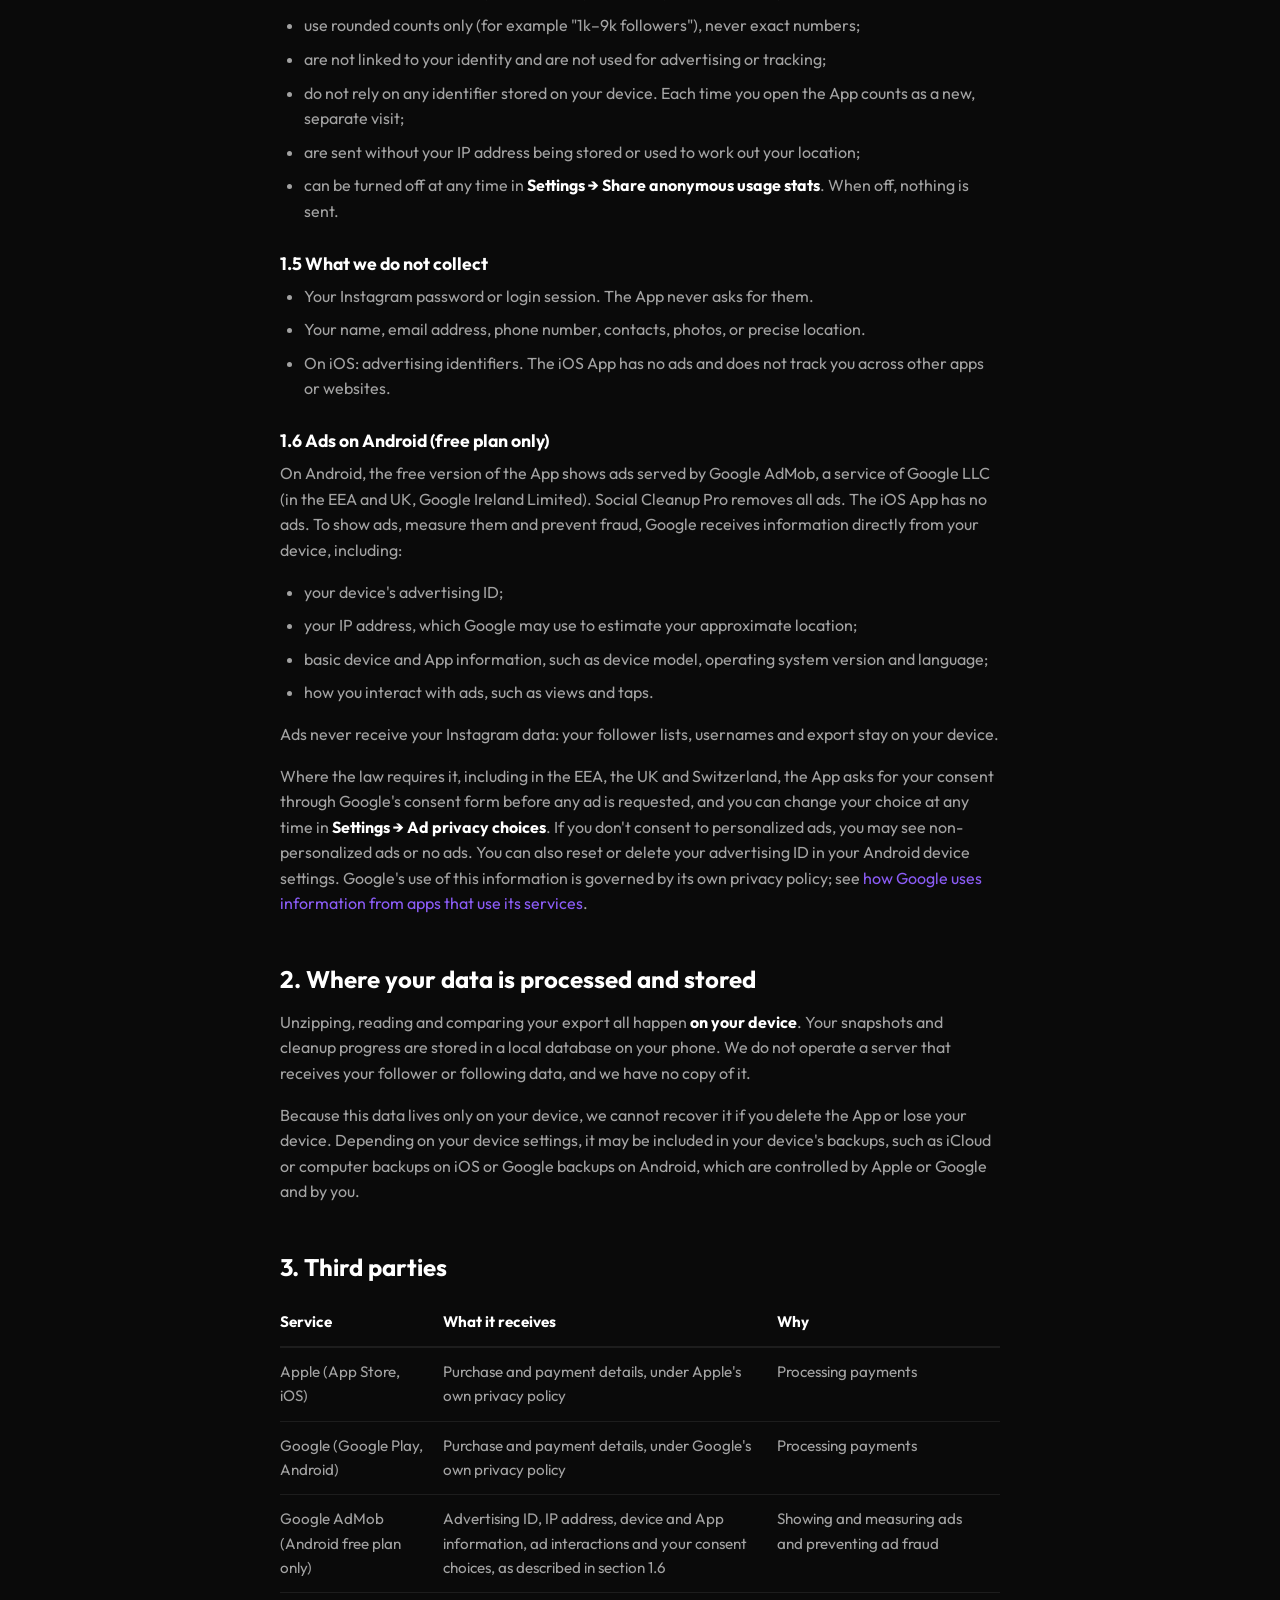
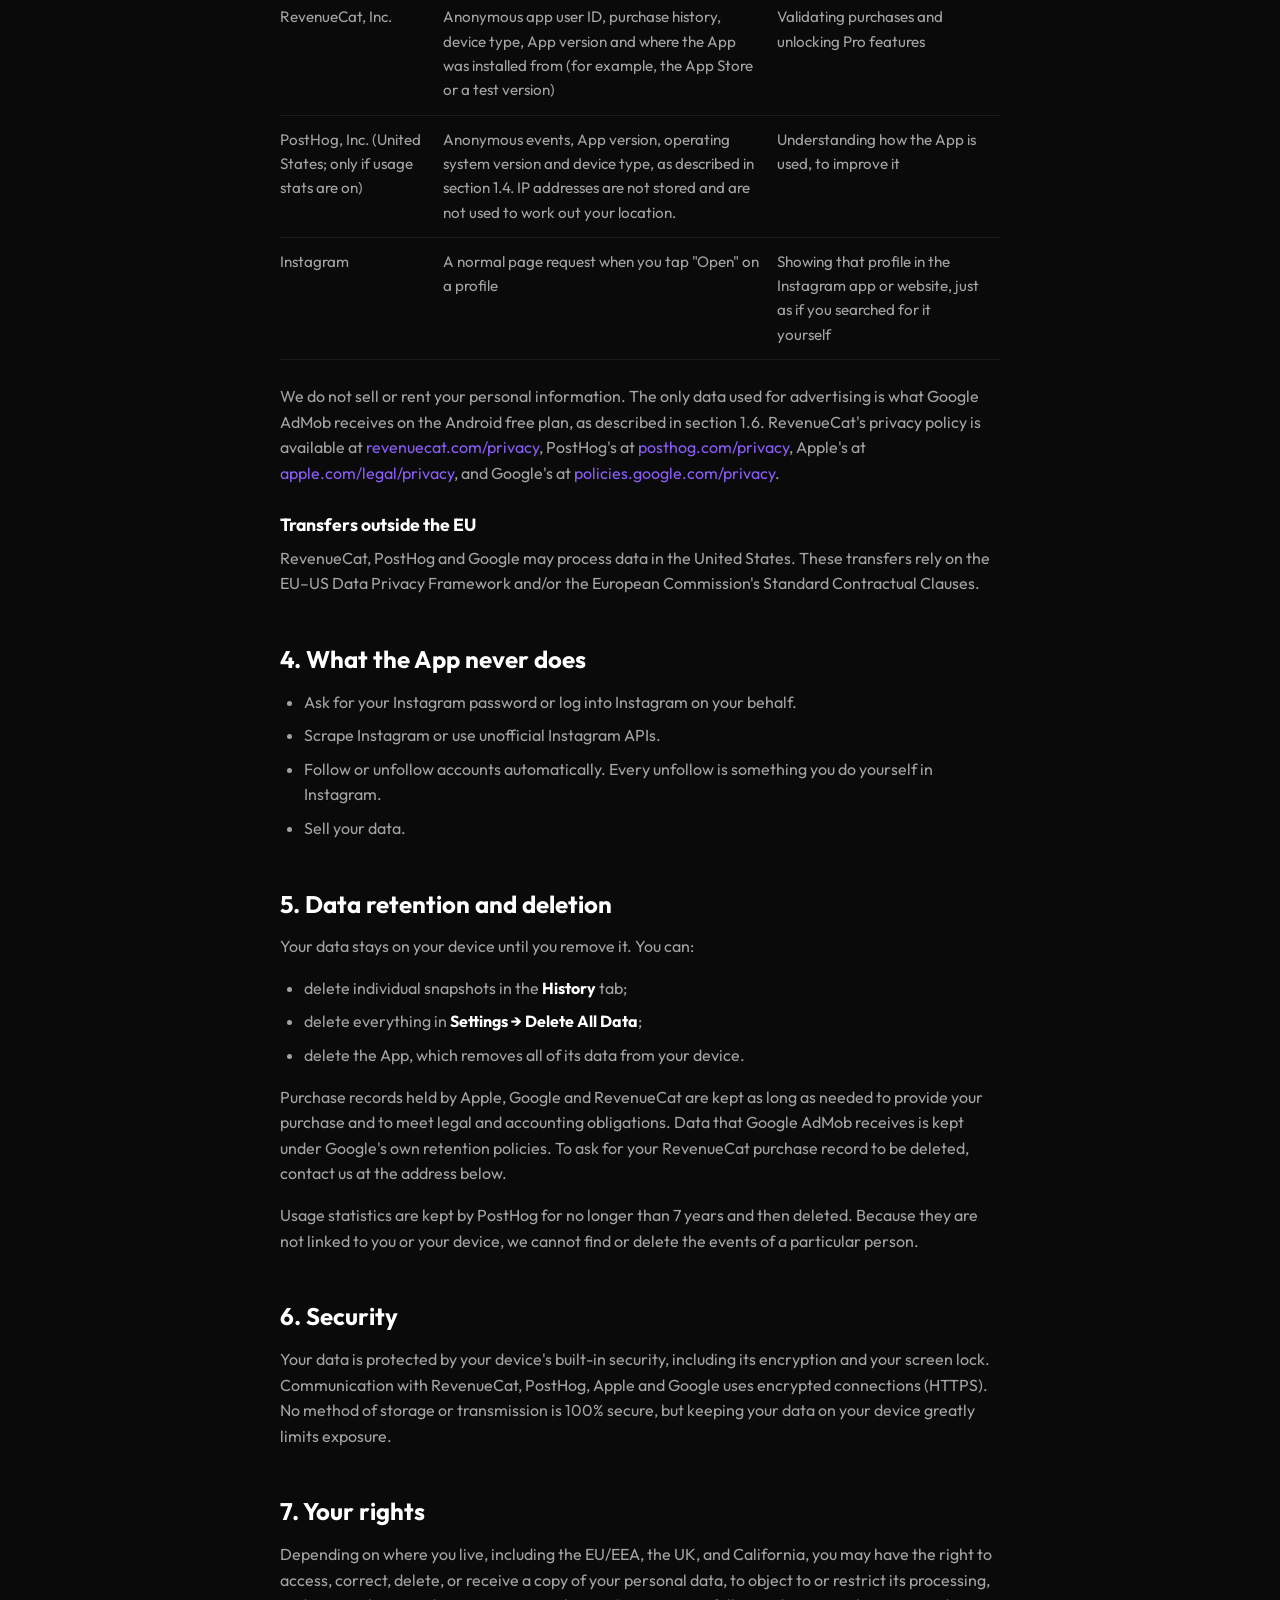
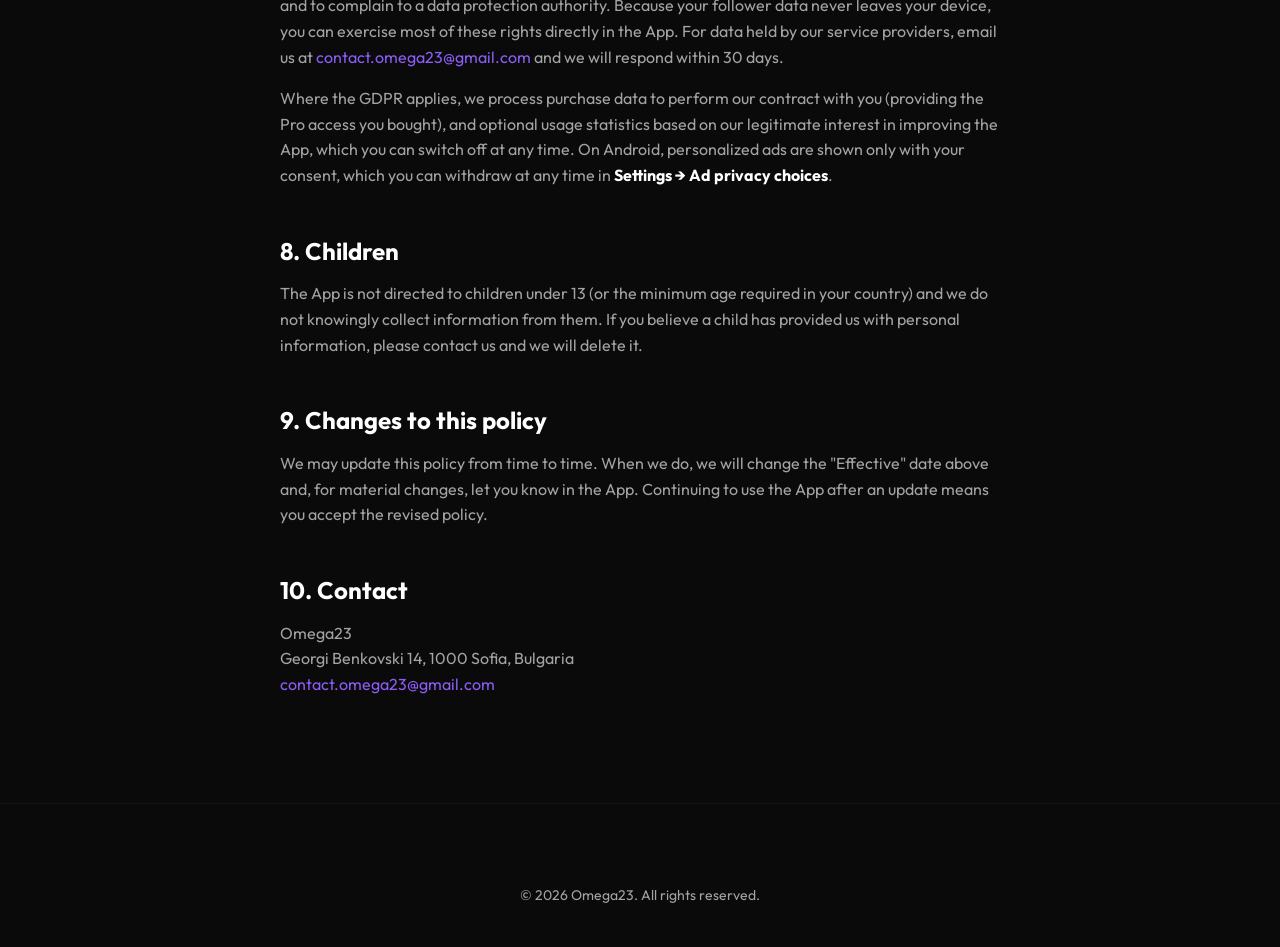
==== commit 44c68f9f: "Cover Android, Google Play and AdMob in Social Cleanup legal pages Co-Authored-By: Claude Opus 5.5 <" ====
--- a/legal/socialclean/privacy/index.html
+++ b/legal/socialclean/privacy/index.html
@@ -5,7 +5,7 @@
     <meta charset="UTF-8">
     <meta name="viewport" content="width=device-width, initial-scale=1.0">
     <title>Privacy Policy | Social Cleanup | Omega23</title>
-    <meta name="description" content="Privacy Policy for the Social Cleanup iOS app by Omega23.">
+    <meta name="description" content="Privacy Policy for the Social Cleanup app for iOS and Android by Omega23.">
     <link rel="preconnect" href="https://fonts.googleapis.com">
     <link rel="preconnect" href="https://fonts.gstatic.com" crossorigin>
     <link href="https://fonts.googleapis.com/css2?family=Outfit:wght@300;400;600;700&display=swap" rel="stylesheet">
@@ -32,17 +32,19 @@
     <main class="legal">
         <p class="legal-eyebrow">Social Cleanup</p>
         <h1>Privacy Policy</h1>
-        <p class="legal-meta">Effective November 4, 2026</p>
+        <p class="legal-meta">Effective November 11, 2026</p>
 
         <div class="legal-callout">
             <strong>The short version:</strong> Social Cleanup analyzes the Instagram data export that <em>you</em>
-            download and choose to import. That analysis happens entirely on your iPhone. Your follower and following
+            download and choose to import. That analysis happens entirely on your phone. Your follower and following
             lists are never uploaded to us. We don&apos;t ask for your Instagram password, we don&apos;t log into
-            Instagram, and we don&apos;t sell your data.
-        </div>
-
-        <p>
-            This Privacy Policy explains what information the Social Cleanup iOS app (the &quot;App&quot;) handles, where
+            Instagram, and we don&apos;t sell your data. On Android, the free plan shows ads from Google (see section
+            1.6). The iOS App has no ads.
+        </div>
+
+        <p>
+            This Privacy Policy explains what information the Social Cleanup app for iOS and Android (the
+            &quot;App&quot;) handles, where
             it is stored, and what choices you have. The App is provided by Omega23 (&quot;we&quot;, &quot;us&quot;). By
             using the App you agree to this policy and to our <a href="/legal/socialclean/terms">Terms of Use</a>.
         </p>
@@ -79,18 +81,18 @@
 
         <h3>1.3 Purchase information</h3>
         <p>
-            If you subscribe to Social Cleanup Pro, payment is handled entirely by Apple through your Apple ID. We never
-            see your payment card or billing details. To manage your subscription, our subscription provider RevenueCat
-            receives an anonymous, randomly generated app user ID and your purchase history (which product you bought,
-            when, and whether it is active). This app user ID is stored on your iPhone and is used only to manage your
-            subscription. See section 3.
+            If you buy Social Cleanup Pro, payment is handled entirely by Apple through your Apple Account (on iOS) or by
+            Google through your Google account (on Android). We never see your payment card or billing details. To manage
+            your purchase, our purchase provider RevenueCat receives an anonymous, randomly generated app user ID and
+            your purchase history (which product you bought, when, and whether it is active). This app user ID is stored
+            on your device and is used only to manage your purchase. See section 3.
         </p>
 
         <h3>1.4 Anonymous usage statistics (optional)</h3>
         <p>
             Unless you turn them off, the App sends a small set of anonymous product events, such as &quot;import
-            completed&quot; or &quot;paywall viewed&quot;, to help us improve it. Each event includes the App version, iOS
-            version and device type. The events are processed on our behalf by PostHog, Inc. (see section 3). These
+            completed&quot; or &quot;paywall viewed&quot;, to help us improve it. Each event includes the App version,
+            operating system (iOS or Android) version and device type. The events are processed on our behalf by PostHog, Inc. (see section 3). These
             events:
         </p>
         <ul>
@@ -107,20 +109,46 @@
         <h3>1.5 What we do not collect</h3>
         <ul>
             <li>Your Instagram password or login session. The App never asks for them.</li>
-            <li>Your name, email address, phone number, contacts, photos, or location.</li>
-            <li>Advertising identifiers. The App does not track you across other apps or websites.</li>
-        </ul>
+            <li>Your name, email address, phone number, contacts, photos, or precise location.</li>
+            <li>On iOS: advertising identifiers. The iOS App has no ads and does not track you across other apps or
+                websites.</li>
+        </ul>
+
+        <h3>1.6 Ads on Android (free plan only)</h3>
+        <p>
+            On Android, the free version of the App shows ads served by Google AdMob, a service of Google LLC (in the EEA
+            and UK, Google Ireland Limited). Social Cleanup Pro removes all ads. The iOS App has no ads. To show ads,
+            measure them and prevent fraud, Google receives information directly from your device, including:
+        </p>
+        <ul>
+            <li>your device&apos;s advertising ID;</li>
+            <li>your IP address, which Google may use to estimate your approximate location;</li>
+            <li>basic device and App information, such as device model, operating system version and language;</li>
+            <li>how you interact with ads, such as views and taps.</li>
+        </ul>
+        <p>
+            Ads never receive your Instagram data: your follower lists, usernames and export stay on your device.
+        </p>
+        <p>
+            Where the law requires it, including in the EEA, the UK and Switzerland, the App asks for your consent through
+            Google&apos;s consent form before any ad is requested, and you can change your choice at any time in
+            <strong>Settings → Ad privacy choices</strong>. If you don&apos;t consent to personalized ads, you may
+            see non-personalized ads or no ads. You can also reset or delete your advertising ID in your Android device
+            settings. Google&apos;s use of this information is governed by its own privacy policy; see
+            <a href="https://policies.google.com/technologies/partner-sites">how Google uses information from apps that
+                use its services</a>.
+        </p>
 
         <h2>2. Where your data is processed and stored</h2>
         <p>
             Unzipping, reading and comparing your export all happen <strong>on your device</strong>. Your snapshots and
-            cleanup progress are stored in a local database on your iPhone. We do not operate a server that receives your
+            cleanup progress are stored in a local database on your phone. We do not operate a server that receives your
             follower or following data, and we have no copy of it.
         </p>
         <p>
             Because this data lives only on your device, we cannot recover it if you delete the App or lose your device.
-            Depending on your iOS settings, it may be included in your device&apos;s encrypted iCloud or computer
-            backups, which are controlled by Apple and by you.
+            Depending on your device settings, it may be included in your device&apos;s backups, such as iCloud or
+            computer backups on iOS or Google backups on Android, which are controlled by Apple or Google and by you.
         </p>
 
         <h2>3. Third parties</h2>
@@ -135,18 +163,31 @@
                 </thead>
                 <tbody>
                     <tr>
-                        <td>Apple (App Store)</td>
+                        <td>Apple (App Store, iOS)</td>
                         <td>Purchase and payment details, under Apple&apos;s own privacy policy</td>
-                        <td>Processing subscription payments</td>
+                        <td>Processing payments</td>
+                    </tr>
+                    <tr>
+                        <td>Google (Google Play, Android)</td>
+                        <td>Purchase and payment details, under Google&apos;s own privacy policy</td>
+                        <td>Processing payments</td>
+                    </tr>
+                    <tr>
+                        <td>Google AdMob (Android free plan only)</td>
+                        <td>Advertising ID, IP address, device and App information, ad interactions and your consent
+                            choices, as described in section 1.6</td>
+                        <td>Showing and measuring ads and preventing ad fraud</td>
                     </tr>
                     <tr>
                         <td>RevenueCat, Inc.</td>
-                        <td>Anonymous app user ID, purchase history, device type and App version</td>
+                        <td>Anonymous app user ID, purchase history, device type, App version and where the App was
+                            installed from (for example, the App Store or a test version)</td>
                         <td>Validating purchases and unlocking Pro features</td>
                     </tr>
                     <tr>
                         <td>PostHog, Inc. (United States; only if usage stats are on)</td>
-                        <td>Anonymous events, App version, iOS version and device type, as described in section 1.4.
+                        <td>Anonymous events, App version, operating system version and device type, as described in
+                            section 1.4.
                             IP addresses are not stored and are not used to work out your location.</td>
                         <td>Understanding how the App is used, to improve it</td>
                     </tr>
@@ -160,16 +201,18 @@
             </table>
         </div>
         <p>
-            We do not sell, rent, or share your personal information for advertising. RevenueCat&apos;s privacy policy
+            We do not sell or rent your personal information. The only data used for advertising is what Google AdMob
+            receives on the Android free plan, as described in section 1.6. RevenueCat&apos;s privacy policy
             is available at <a href="https://www.revenuecat.com/privacy">revenuecat.com/privacy</a>, PostHog&apos;s at
-            <a href="https://posthog.com/privacy">posthog.com/privacy</a>, and Apple&apos;s at
-            <a href="https://www.apple.com/legal/privacy/">apple.com/legal/privacy</a>.
+            <a href="https://posthog.com/privacy">posthog.com/privacy</a>, Apple&apos;s at
+            <a href="https://www.apple.com/legal/privacy/">apple.com/legal/privacy</a>, and Google&apos;s at
+            <a href="https://policies.google.com/privacy">policies.google.com/privacy</a>.
         </p>
 
         <h3>Transfers outside the EU</h3>
         <p>
-            RevenueCat and PostHog process data in the United States. These transfers rely on the EU–US Data Privacy
-            Framework and/or the European Commission&apos;s Standard Contractual Clauses.
+            RevenueCat, PostHog and Google may process data in the United States. These transfers rely on the EU–US Data
+            Privacy Framework and/or the European Commission&apos;s Standard Contractual Clauses.
         </p>
 
         <h2>4. What the App never does</h2>
@@ -188,8 +231,9 @@
             <li>delete the App, which removes all of its data from your device.</li>
         </ul>
         <p>
-            Purchase records held by Apple and RevenueCat are kept as long as needed to provide your subscription and to
-            meet legal and accounting obligations. To ask for your RevenueCat purchase record to be deleted, contact us
+            Purchase records held by Apple, Google and RevenueCat are kept as long as needed to provide your purchase and
+            to meet legal and accounting obligations. Data that Google AdMob receives is kept under Google&apos;s own
+            retention policies. To ask for your RevenueCat purchase record to be deleted, contact us
             at the address below.
         </p>
         <p>
@@ -199,8 +243,8 @@
 
         <h2>6. Security</h2>
         <p>
-            Your data is protected by your device&apos;s built-in security, including iOS data protection and your
-            passcode. Communication with RevenueCat, PostHog and Apple uses encrypted connections (HTTPS). No method of storage or
+            Your data is protected by your device&apos;s built-in security, including its encryption and your screen
+            lock. Communication with RevenueCat, PostHog, Apple and Google uses encrypted connections (HTTPS). No method of storage or
             transmission is 100% secure, but keeping your data on your device greatly limits exposure.
         </p>
 
@@ -213,9 +257,10 @@
             <a href="mailto:contact.omega23@gmail.com">contact.omega23@gmail.com</a> and we will respond within 30 days.
         </p>
         <p>
-            Where the GDPR applies, we process purchase data to perform our contract with you (providing the subscription
+            Where the GDPR applies, we process purchase data to perform our contract with you (providing the Pro access
             you bought), and optional usage statistics based on our legitimate interest in improving the App, which you
-            can switch off at any time.
+            can switch off at any time. On Android, personalized ads are shown only with your consent, which you can
+            withdraw at any time in <strong>Settings → Ad privacy choices</strong>.
         </p>
 
         <h2>8. Children</h2>
